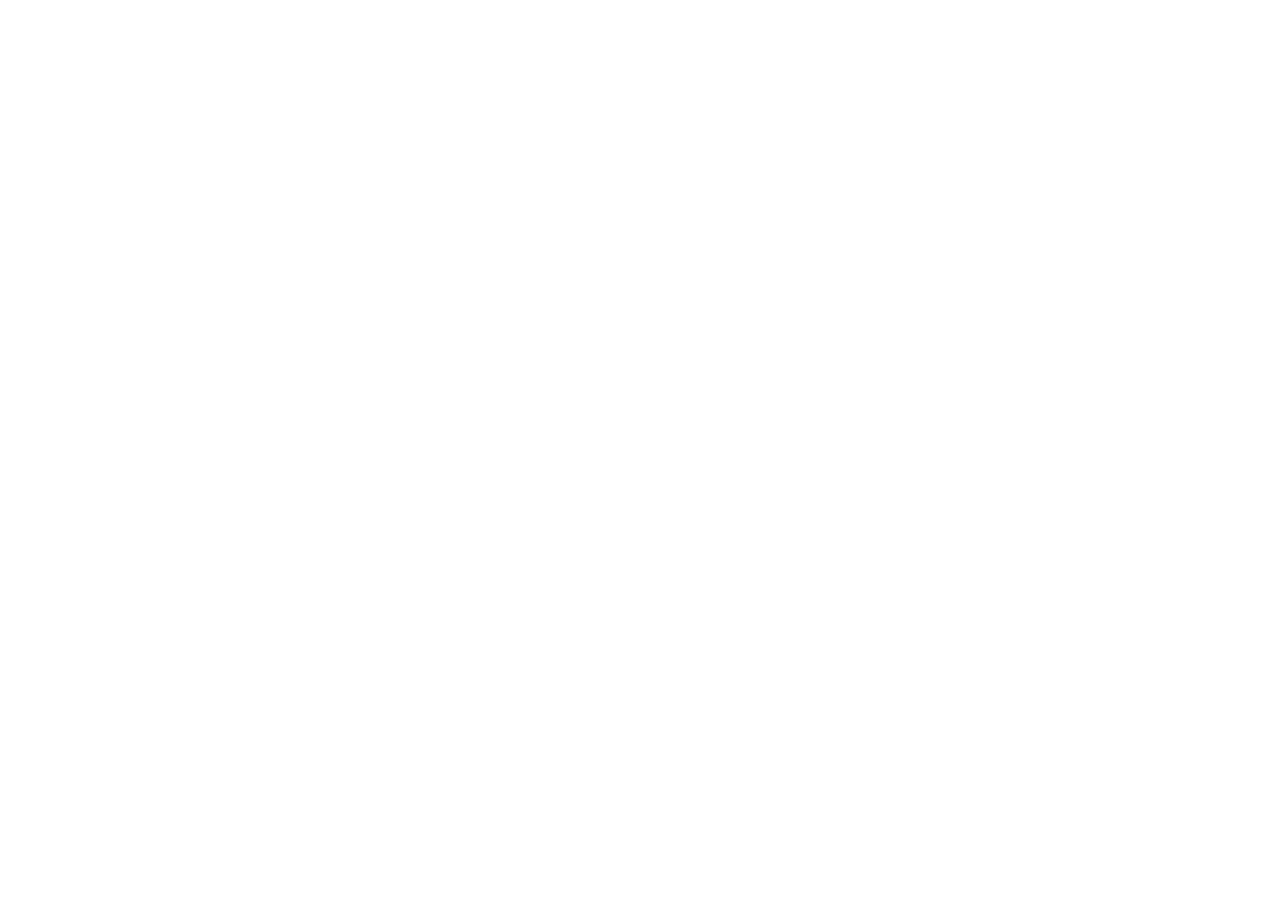
==== landing_page/index.html @ 925559ea "init project" ====
<!DOCTYPE html>
<html>
<head>
  <meta charset='utf-8'>
  <meta http-equiv='X-UA-Compatible' content='IE=edge'>
  <title>Accellacare | ICON’s global clinical research network</title>
  <meta name='viewport' content='width=device-width, initial-scale=1'>
  <link rel='stylesheet' type='text/css' media='screen' href='main.css'>
  <script src='main.js'></script>
</head>
<body>

</body>
</html>
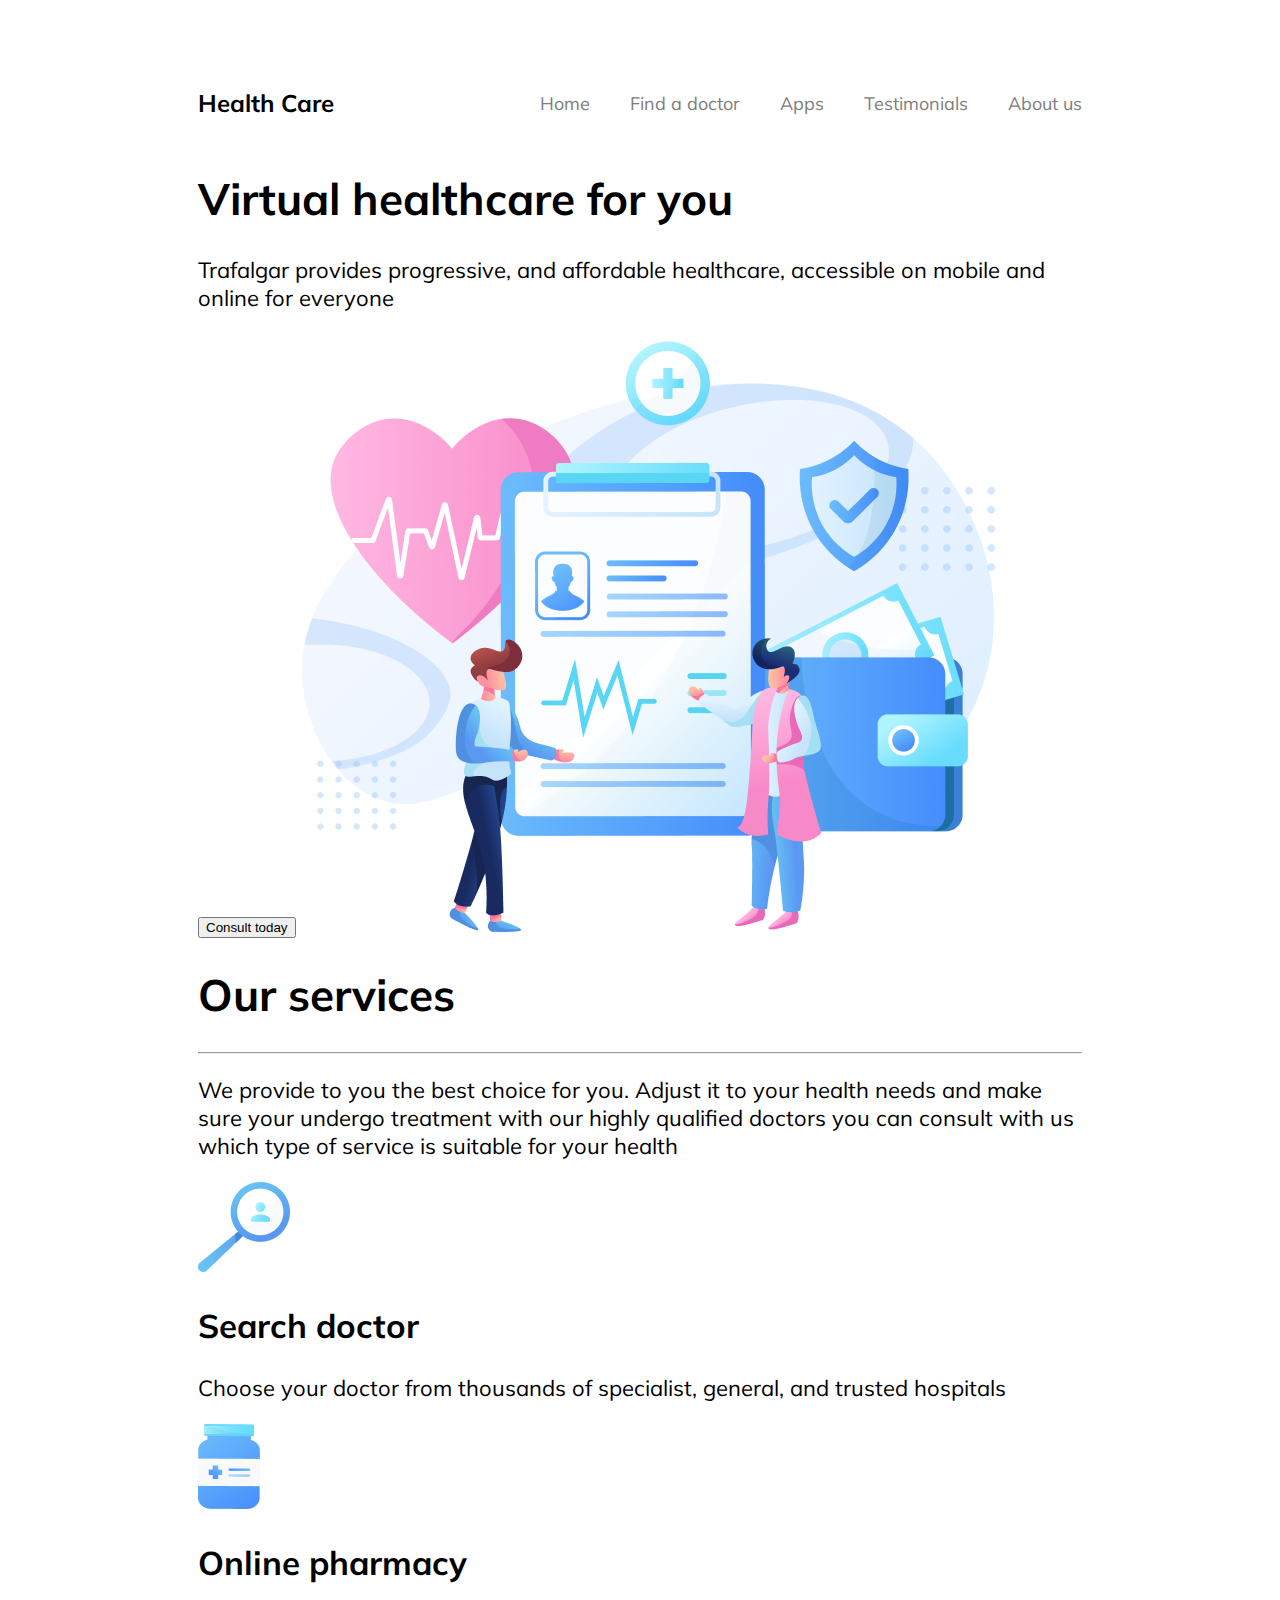
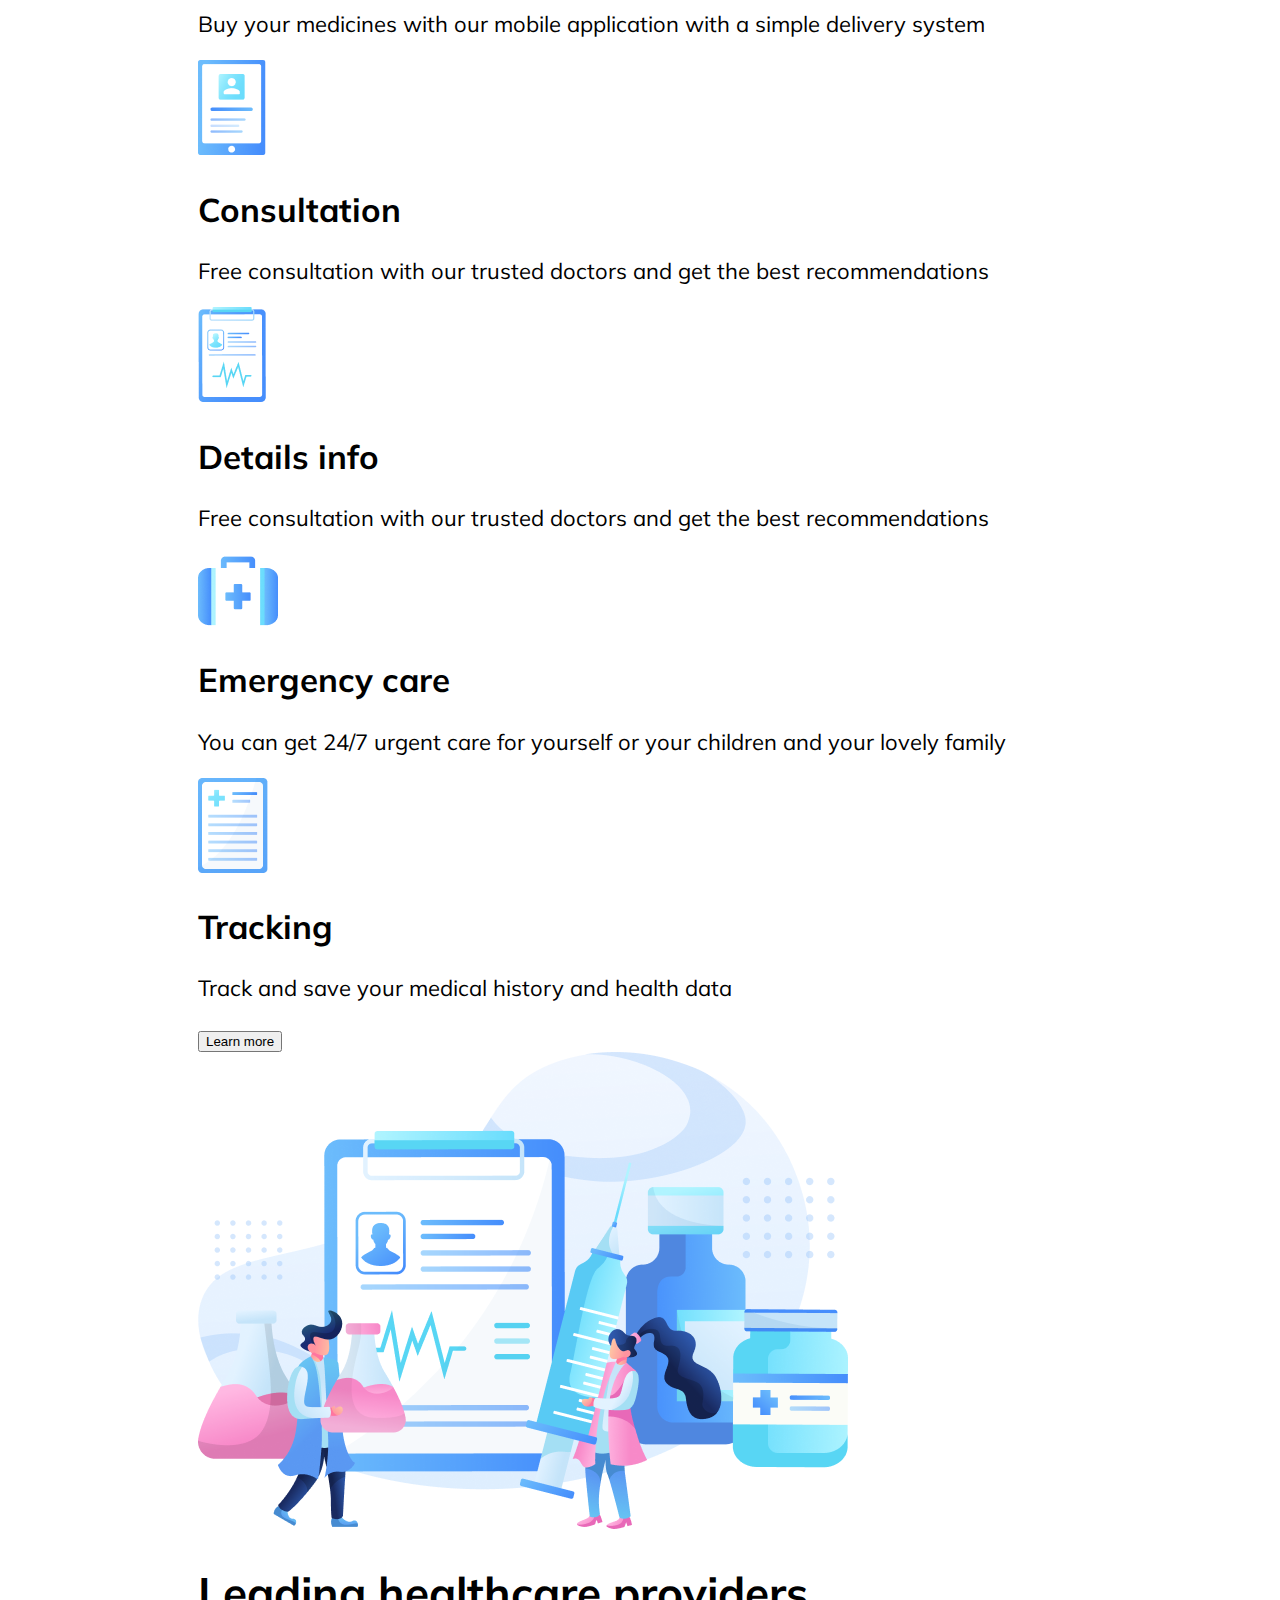
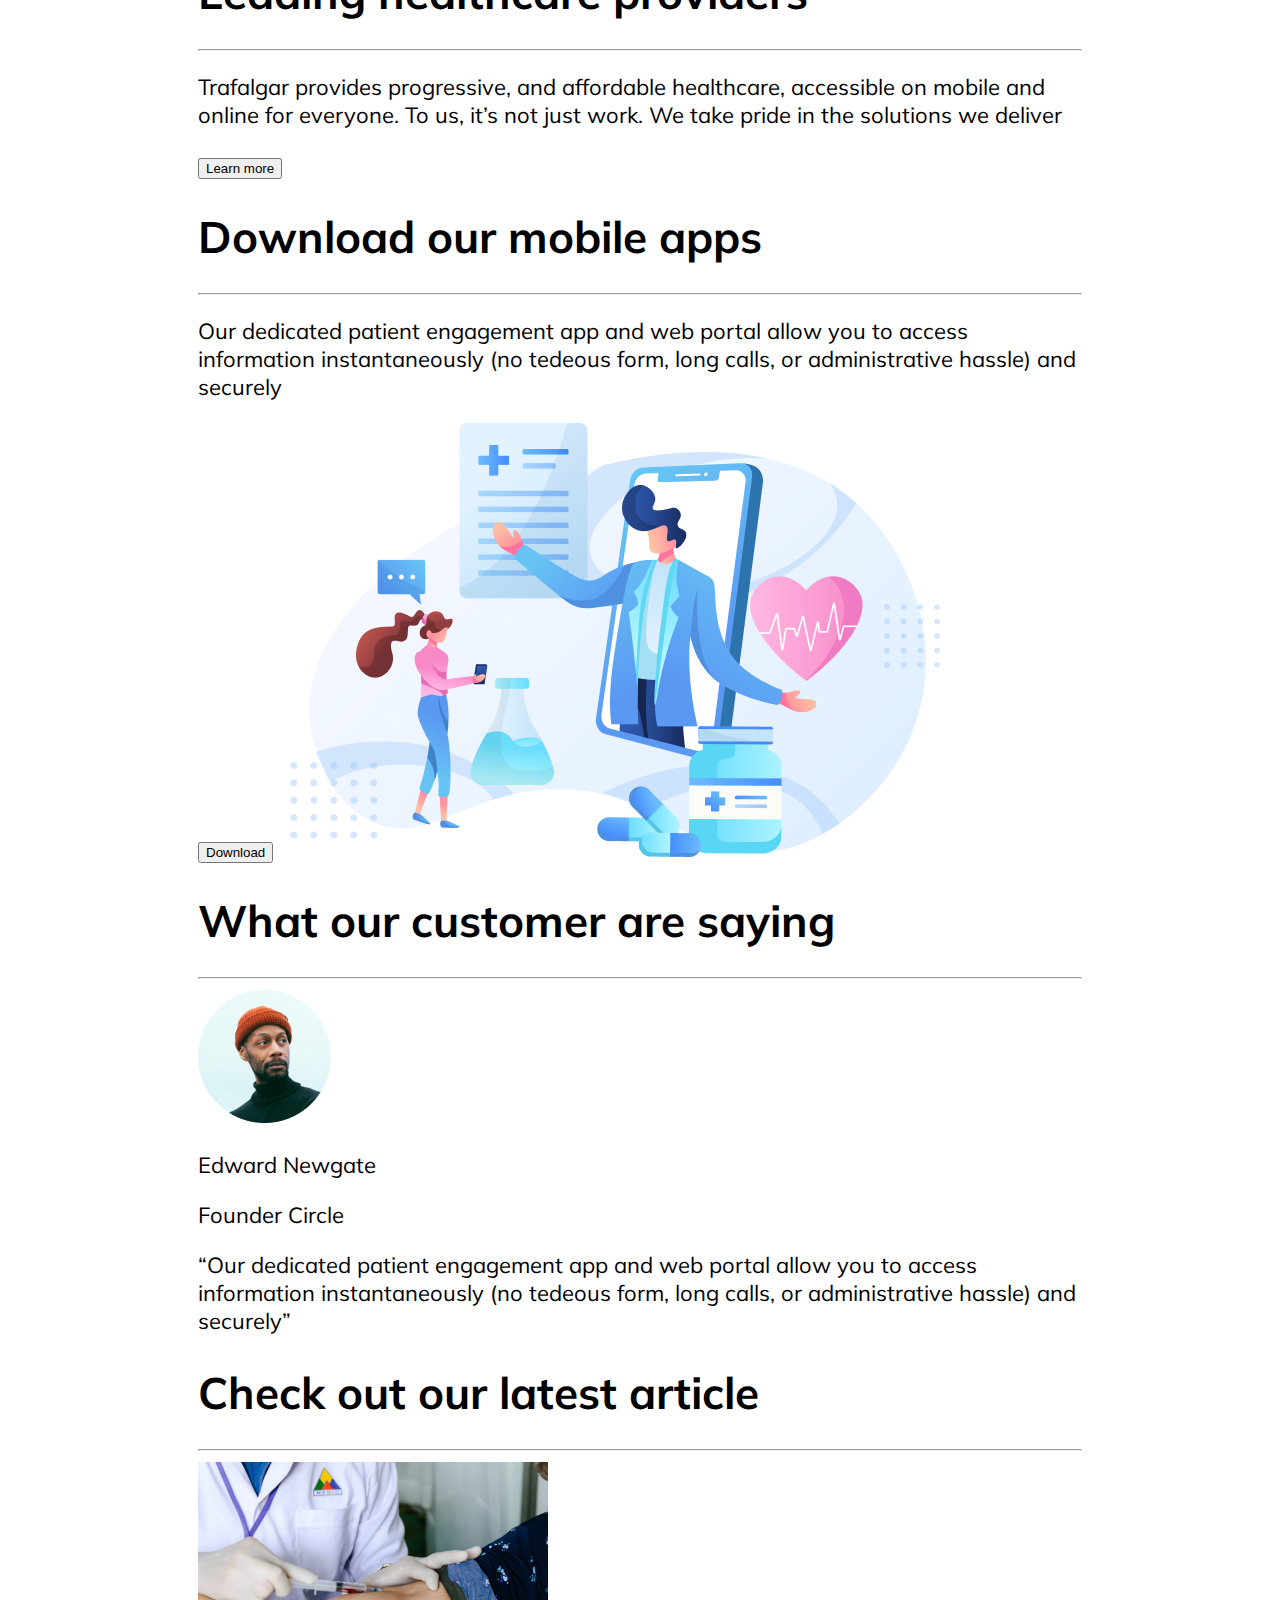
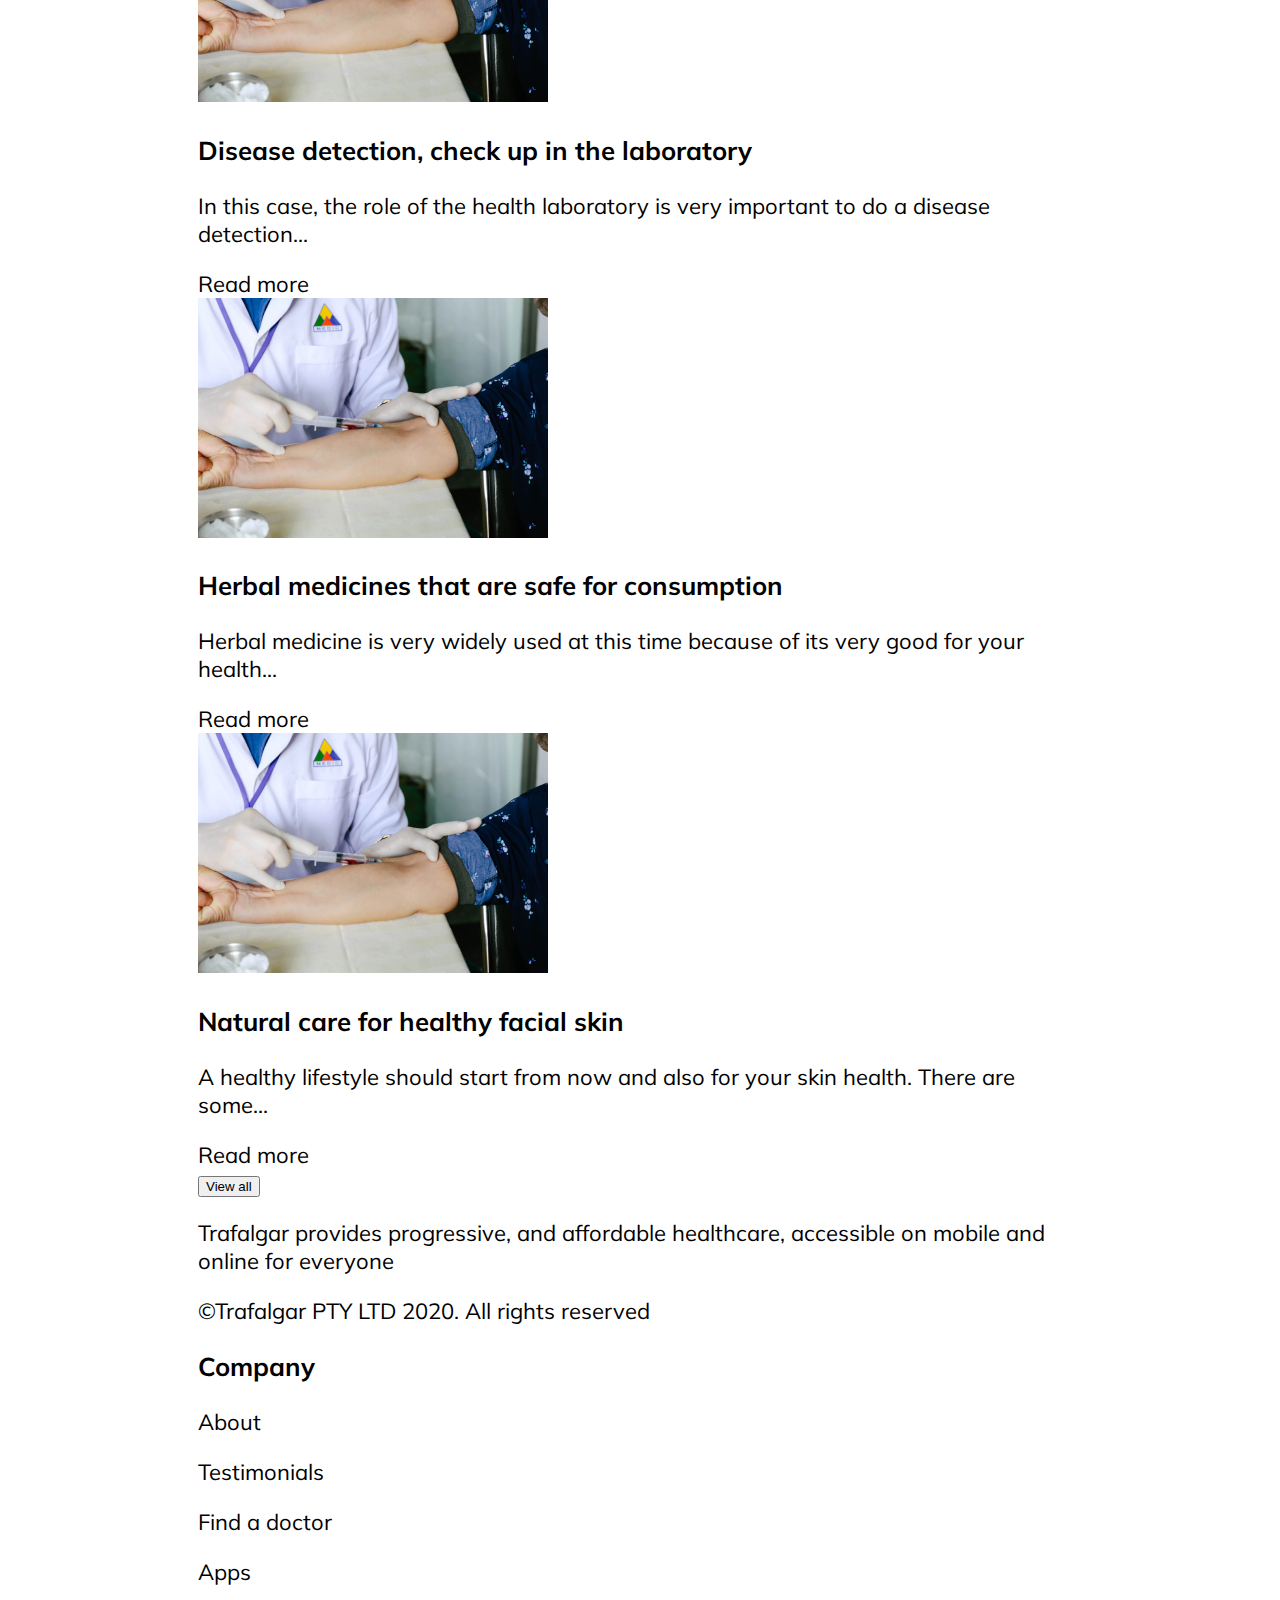
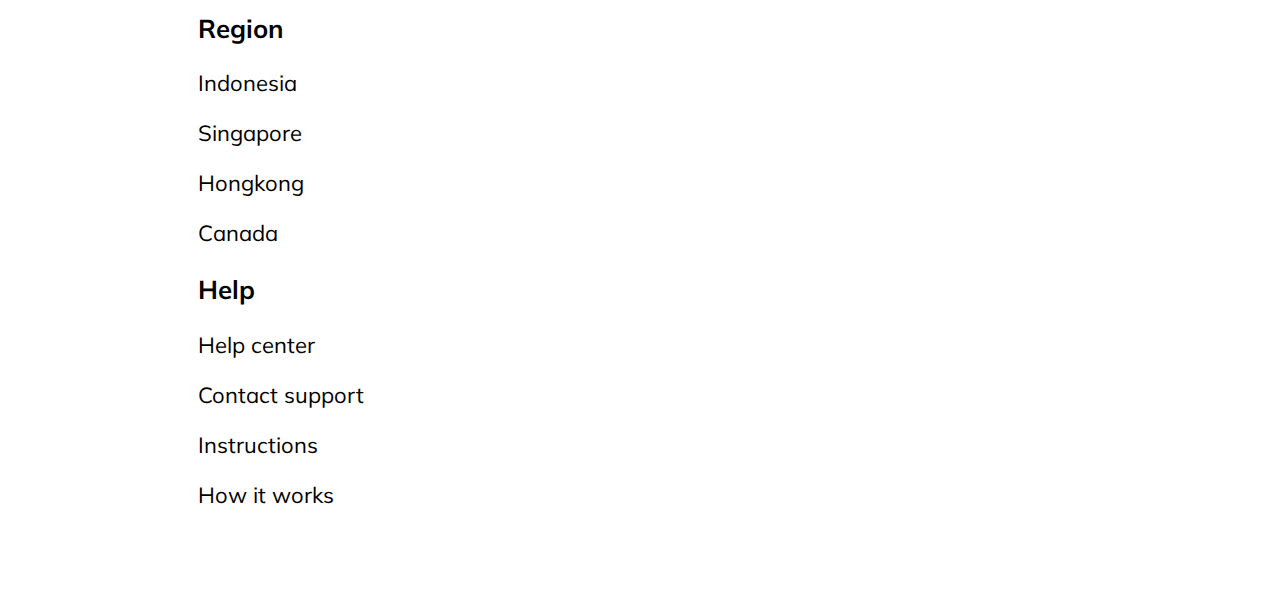
==== commit bb5777d6: "init content" ====
--- a/landing_page/index.html
+++ b/landing_page/index.html
@@ -1,14 +1,212 @@
 <!DOCTYPE html>
 <html>
-<head>
-  <meta charset='utf-8'>
-  <meta http-equiv='X-UA-Compatible' content='IE=edge'>
-  <title>Accellacare | ICON’s global clinical research network</title>
-  <meta name='viewport' content='width=device-width, initial-scale=1'>
-  <link rel='stylesheet' type='text/css' media='screen' href='main.css'>
-  <script src='main.js'></script>
-</head>
-<body>
-
-</body>
+  <head>
+    <meta charset="utf-8" />
+    <meta http-equiv="X-UA-Compatible" content="IE=edge" />
+    <title>Virtual healthcare</title>
+    <meta name="viewport" content="width=device-width, initial-scale=1" />
+    <link rel="stylesheet" type="text/css" media="screen" href="main.css" />
+    <link href='https://fonts.googleapis.com/css?family=Mulish' rel='stylesheet'>
+    <script src="main.js"></script>
+  </head>
+  <body id="app">
+    <main>
+
+    <header class="navbar">
+      <div class="logo"><p class="title">Health Care</p></div>
+
+        <nav class="nav-links">
+            <a href="#">Home</a>
+            <a href="#">Find a doctor</a>
+            <a href="#">Apps</a>
+            <a href="#">Testimonials</a>
+            <a href="#">About us</a>
+          </ul>
+        </nav>
+    </header>
+      <section>
+        <div class="section-title">
+          <h1>Virtual healthcare for you</h1>
+          <p>
+            Trafalgar provides progressive, and affordable healthcare,
+            accessible on mobile and online for everyone
+          </p>
+          <button>Consult today</button>
+
+          <img src="./images/header.png" />
+        </div>
+      </section>
+      <article>
+        <div class="article-service">
+          <h1>Our services</h1>
+          <hr />
+          <p>
+            We provide to you the best choice for you. Adjust it to your health
+            needs and make sure your undergo treatment with our highly qualified
+            doctors you can consult with us which type of service is suitable
+            for your health
+          </p>
+        </div>
+        <div class="article-service-provider">
+          <div class="article-service">
+            <img src="./images/service_1.png" />
+            <h2>Search doctor</h2>
+            <p class="service-description">
+              Choose your doctor from thousands of specialist, general, and
+              trusted hospitals
+            </p>
+          </div>
+          <div class="article-service">
+            <img src="./images/service_2.png" />
+            <h2>Online pharmacy</h2>
+            <p class="service-description">
+              Buy your medicines with our mobile application with a simple
+              delivery system
+            </p>
+          </div>
+
+          <div class="article-service">
+            <img src="./images/service_3.png" />
+            <h2>Consultation</h2>
+            <p class="service-description">
+              Free consultation with our trusted doctors and get the best
+              recommendations
+            </p>
+          </div>
+
+          <div class="article-service">
+            <img src="./images/service_4.png" />
+            <h2>Details info</h2>
+            <p class="service-description">
+              Free consultation with our trusted doctors and get the best
+              recommendations
+            </p>
+          </div>
+
+          <div class="article-service">
+            <img src="./images/service_5.png" />
+            <h2>Emergency care</h2>
+            <p class="service-description">
+              You can get 24/7 urgent care for yourself or your children and
+              your lovely family
+            </p>
+          </div>
+
+          <div class="article-service">
+            <img src="./images/service_6.png" />
+            <h2>Tracking</h2>
+            <p class="service-description">
+              Track and save your medical history and health data
+            </p>
+          </div>
+
+          <button>Learn more</button>
+        </div>
+        <div class="article-leading">
+          <img src="./images/leading_provider.png" />
+          <h1 class="leading-title">Leading healthcare providers</h1>
+          <hr />
+          <p class="leading-description">
+            Trafalgar provides progressive, and affordable healthcare,
+            accessible on mobile and online for everyone. To us, it’s not just
+            work. We take pride in the solutions we deliver
+          </p>
+          <button>Learn more</button>
+        </div>
+        <div class="article-application">
+          <h1 class="leading-title">Download our mobile apps</h1>
+          <hr />
+          <p class="leading-description">
+            Our dedicated patient engagement app and web portal allow you to
+            access information instantaneously (no tedeous form, long calls, or
+            administrative hassle) and securely
+          </p>
+          <button>Download</button>
+          <img src="./images/application.png" />
+        </div>
+        <div class="article-feeback">
+          <h1 class="leading-title">What our customer are saying</h1>
+          <hr />
+          <div class="feedback">
+            <img src="./images/feedback_avatar.png" />
+            <p class="name">Edward Newgate</p>
+            <span class="title">Founder Circle</span>
+            <p class="leading-description">
+              “Our dedicated patient engagement app and web portal allow you to
+              access information instantaneously (no tedeous form, long calls,
+              or administrative hassle) and securely”
+            </p>
+          </div>
+        </div>
+      </article>
+      <aside>
+        <div class="aside-container">
+          <h1 class="aside-title">Check out our latest article</h1>
+          <hr />
+          <div class="article">
+            <img src="./images/article_1.png" />
+            <h3 class="title">Disease detection, check up in the laboratory</h3>
+            <p class="description">
+              In this case, the role of the health laboratory is very important
+              to do a disease detection...
+            </p>
+            <a> Read more</a>
+          </div>
+          <div class="article">
+            <img src="./images/article_1.png" />
+            <h3 class="title">
+              Herbal medicines that are safe for consumption
+            </h3>
+            <p class="description">
+              Herbal medicine is very widely used at this time because of its
+              very good for your health...
+            </p>
+            <a> Read more</a>
+          </div>
+          <div class="article">
+            <img src="./images/article_1.png" />
+            <h3 class="title">Natural care for healthy facial skin</h3>
+            <p class="description">
+              A healthy lifestyle should start from now and also for your skin
+              health. There are some...
+            </p>
+            <a> Read more</a>
+          </div>
+          <button>View all</button>
+        </div>
+      </aside>
+      <footer>
+        <div class="container">
+          <div>
+            <p>
+              Trafalgar provides progressive, and affordable healthcare,
+              accessible on mobile and online for everyone
+            </p>
+            <p>©Trafalgar PTY LTD 2020. All rights reserved</p>
+          </div>
+          <div class="company">
+            <h3 class="title">Company</h3>
+            <p class="title">About</p>
+            <p class="title">Testimonials</p>
+            <p class="title">Find a doctor</p>
+            <p class="title">Apps</p>
+          </div>
+          <div class="region">
+            <h3 class="title">Region</h3>
+            <p class="title">Indonesia</p>
+            <p class="title">Singapore</p>
+            <p class="title">Hongkong</p>
+            <p class="title">Canada</p>
+          </div>
+          <div class="help">
+            <h3 class="title">Help</h3>
+            <p class="title">Help center</p>
+            <p class="title">Contact support</p>
+            <p class="title">Instructions</p>
+            <p class="title">How it works</p>
+          </div>
+        </div>
+      </footer>
+    </main>
+  </body>
 </html>
--- a/landing_page/main.css
+++ b/landing_page/main.css
@@ -0,0 +1,36 @@
+body {
+  font-family: "Mulish";
+  font-size: 22px;
+  padding: 56px 190px;
+  display: flex;
+  width: fit-content;
+}
+a {
+  text-decoration: none;
+}
+.navbar {
+  display: flex;
+  justify-content: space-between;
+  align-items: center;
+}
+.navbar .logo {
+  display: flex;
+  justify-self: start;
+  font-weight: bold;
+  font-size: 24px;
+}
+
+.nav-links {
+  display: flex;
+  gap: 40px;
+  font-size: 18px;
+}
+.nav-links a {
+  color: #7d7d7d;
+}
+
+.nav-links a:hover,
+.nav-links a.active {
+  color: #333;
+  font-weight: bold;
+}
